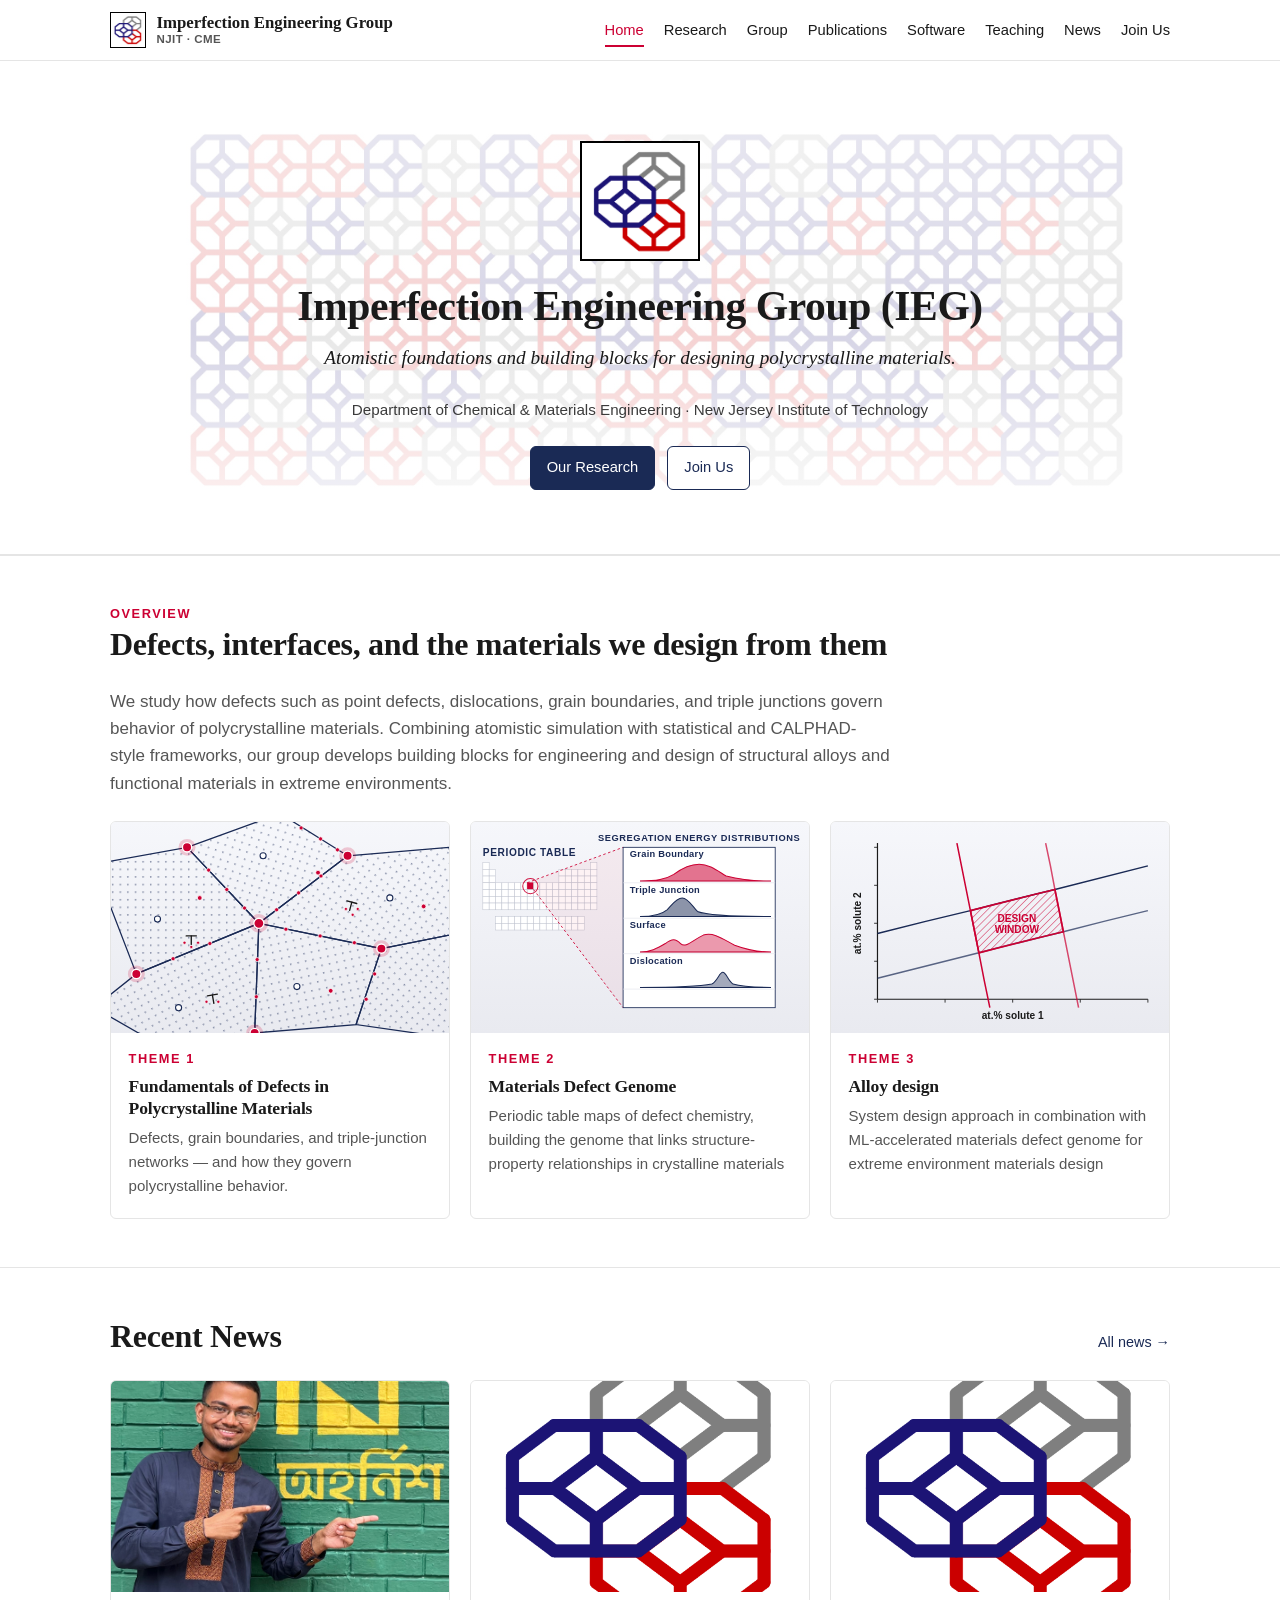
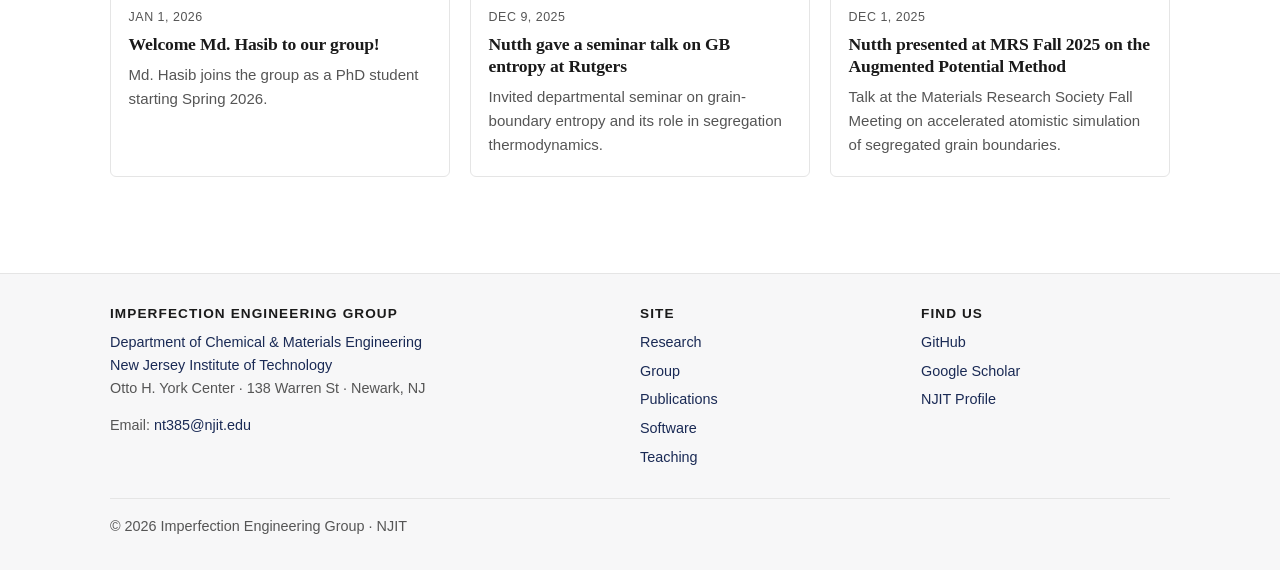
==== index.html @ 10787ceb "Replace Jekyll site with new static Imperfection Engineering Group (IEG) site - Pure static HTML/CSS" ====
<!DOCTYPE html>
<html lang="en">
<head>
  <meta charset="UTF-8">
  <meta name="viewport" content="width=device-width, initial-scale=1">
  <title>Imperfection Engineering Group — NJIT</title>
  <meta name="description" content="Imperfection Engineering Group at NJIT — atomistic simulations and materials design for defects, grain boundaries, and polycrystalline materials.">
  <link rel="icon" href="favicon.png">
  <link rel="stylesheet" href="assets/css/style.css">
</head>
<body>

<header class="site-header">
  <div class="container">
    <nav class="nav">
      <a class="brand" href="index.html">
        <img src="assets/img/logo.png" alt="">
        <span class="brand-text">
          <span class="t1">Imperfection Engineering Group</span>
          <span class="t2">NJIT · CME</span>
        </span>
      </a>
      <button class="nav-toggle" aria-label="Toggle navigation"><span></span></button>
      <ul class="nav-links">
        <li><a href="index.html">Home</a></li>
        <li><a href="pages/research.html">Research</a></li>
        <li><a href="pages/group.html">Group</a></li>
        <li><a href="pages/publications.html">Publications</a></li>
        <li><a href="pages/software.html">Software</a></li>
        <li><a href="pages/teaching.html">Teaching</a></li>
        <li><a href="pages/news.html">News</a></li>
        <li><a href="pages/joinus.html">Join Us</a></li>
      </ul>
    </nav>
  </div>
</header>

<section class="hero">
  <div class="container">
    <img class="hero-logo" src="assets/img/logo.png" alt="Imperfection Engineering Group logo">
    <h1>Imperfection Engineering Group (IEG)</h1>
    <p class="tagline">Atomistic foundations and building blocks for designing polycrystalline materials.</p>
    <p class="hero-meta">Department of Chemical &amp; Materials Engineering · New Jersey Institute of Technology</p>
    <div class="hero-actions">
      <a class="btn btn-primary" href="pages/research.html">Our Research</a>
      <a class="btn" href="pages/joinus.html">Join Us</a>
    </div>
  </div>
</section>

<section>
  <div class="container">
    <div class="section-head">
      <div>
        <div class="eyebrow">Overview</div>
        <h2>Defects, interfaces, and the materials we design from them</h2>
      </div>
    </div>
    <p class="muted" style="max-width:780px;">
      We study how defects such as point defects, dislocations, grain boundaries, and triple junctions govern
      behavior of polycrystalline materials. Combining atomistic simulation with statistical and CALPHAD-style
      frameworks, our group develops building blocks for engineering and design of structural alloys and functional
      materials in extreme environments.
    </p>
    <div class="grid grid-3" style="margin-top:1.5rem;">
      <div class="card">
        <div class="card-img"><img src="assets/img/theme-polycrystal.svg" alt="Polycrystalline ensemble with intra-grain defects, grain boundaries, and triple junctions"></div>
        <div class="card-body">
          <span class="eyebrow">Theme 1</span>
          <h3 class="card-title">Fundamentals of Defects in Polycrystalline Materials</h3>
          <p class="card-text">Defects, grain boundaries, and triple-junction networks — and how they govern polycrystalline behavior.</p>
        </div>
      </div>
      <div class="card">
        <div class="card-img"><img src="assets/img/theme-defect-genome.svg" alt="Periodic table linked to a defect chemistry genome matrix"></div>
        <div class="card-body">
          <span class="eyebrow">Theme 2</span>
          <h3 class="card-title">Materials Defect Genome</h3>
          <p class="card-text">Periodic table maps of defect chemistry, building the genome that links structure-property relationships in crystalline materials</p>
        </div>
      </div>
      <div class="card">
        <div class="card-img"><img src="assets/img/theme-design.svg" alt="Olson-style contour plot showing iso-property curves and the alloy design window"></div>
        <div class="card-body">
          <span class="eyebrow">Theme 3</span>
          <h3 class="card-title">Alloy design</h3>
          <p class="card-text">System design approach in combination with ML-accelerated materials defect genome for extreme environment materials design</p>
        </div>
      </div>
    </div>
  </div>
</section>

<section>
  <div class="container">
    <div class="section-head">
      <h2>Recent News</h2>
      <a class="more" href="pages/news.html">All news →</a>
    </div>
    <div id="news-cards" class="grid grid-3"></div>
  </div>
</section>

<footer class="site-footer">
  <div class="container">
    <div class="footer-grid">
      <div>
        <h4>Imperfection Engineering Group</h4>
        <p class="muted"><a href="https://cme.njit.edu/" target="_blank" rel="noopener">Department of Chemical &amp; Materials Engineering</a><br>
        <a href="https://www.njit.edu/" target="_blank" rel="noopener">New Jersey Institute of Technology</a><br>
        Otto H. York Center · 138 Warren St · Newark, NJ</p>
        <p class="muted">Email: <a href="mailto:nt385@njit.edu">nt385@njit.edu</a></p>
      </div>
      <div>
        <h4>Site</h4>
        <ul>
          <li><a href="pages/research.html">Research</a></li>
          <li><a href="pages/group.html">Group</a></li>
          <li><a href="pages/publications.html">Publications</a></li>
          <li><a href="pages/software.html">Software</a></li>
          <li><a href="pages/teaching.html">Teaching</a></li>
        </ul>
      </div>
      <div>
        <h4>Find us</h4>
        <ul>
          <li><a href="https://github.com/Imperfection-Engineering-Group" target="_blank" rel="noopener">GitHub</a></li>
          <li><a href="https://scholar.google.com/citations?user=QiIAZvwAAAAJ&amp;hl=en" target="_blank" rel="noopener">Google Scholar</a></li>
          <li><a href="https://people.njit.edu/profile/nt385" target="_blank" rel="noopener">NJIT Profile</a></li>
        </ul>
      </div>
    </div>
    <div class="footer-bottom">
      <span>© <span id="yr"></span> Imperfection Engineering Group · NJIT</span>
    </div>
  </div>
</footer>

<script src="assets/js/site.js"></script>
<script>renderNews("news-cards", { style: "cards", limit: 3 });</script>
</body>
</html>
---- assets/css/style.css ----
/* ===== Design tokens ===== */
:root {
  --c-navy: #1a2a55;
  --c-red: #cc0033;
  --c-gray: #6b6b6b;
  --c-ink: #1a1a1a;
  --c-muted: #555;
  --c-line: #e5e5e5;
  --c-bg: #ffffff;
  --c-bg-alt: #f7f7f8;
  --c-link: #1a2a55;
  --c-link-hover: #c8242a;

  --f-sans: -apple-system, BlinkMacSystemFont, "Segoe UI", Inter, Roboto, Helvetica, Arial, sans-serif;
  --f-serif: "Source Serif 4", "Source Serif Pro", Georgia, "Times New Roman", serif;

  --maxw: 1100px;
  --gutter: 1.25rem;
  --radius: 6px;
  --shadow-sm: 0 1px 2px rgba(0,0,0,.04), 0 2px 8px rgba(0,0,0,.04);
}

/* ===== Reset ===== */
*,*::before,*::after { box-sizing: border-box; }
html { -webkit-text-size-adjust: 100%; scroll-behavior: smooth; }
body {
  margin: 0;
  font-family: var(--f-sans);
  color: var(--c-ink);
  background: var(--c-bg);
  line-height: 1.6;
  font-size: 17px;
}
img { max-width: 100%; height: auto; display: block; }
a { color: var(--c-link); text-decoration: none; }
a:hover { color: var(--c-link-hover); text-decoration: underline; }
h1, h2, h3, h4 {
  font-family: var(--f-serif);
  line-height: 1.25;
  letter-spacing: -0.01em;
  margin: 0 0 .5em;
}
h1 { font-size: clamp(1.75rem, 2.4vw + 1rem, 2.6rem); }
h2 { font-size: clamp(1.4rem, 1.4vw + 1rem, 2rem); }
h3 { font-size: 1.2rem; }
p { margin: 0 0 1em; }
hr { border: 0; border-top: 1px solid var(--c-line); margin: 2.5rem 0; }
code { font-family: ui-monospace, "SF Mono", Menlo, monospace; font-size: .9em; background: var(--c-bg-alt); padding: 1px 5px; border-radius: 4px; }

/* ===== Layout ===== */
.container { max-width: var(--maxw); margin: 0 auto; padding: 0 var(--gutter); }
section { padding: 3rem 0; }
section + section { border-top: 1px solid var(--c-line); }

/* ===== Header / nav ===== */
.site-header {
  position: sticky; top: 0; z-index: 50;
  background: rgba(255,255,255,.92);
  backdrop-filter: saturate(180%) blur(10px);
  border-bottom: 1px solid var(--c-line);
}
.nav { display: flex; align-items: center; justify-content: space-between; padding: .75rem 0; gap: 1rem; }
.brand { display: flex; align-items: center; gap: .65rem; font-weight: 600; color: var(--c-ink); }
.brand:hover { text-decoration: none; }
.brand img { width: 36px; height: 36px; object-fit: contain; border: 1px solid #000; }
.brand-text { display: flex; flex-direction: column; line-height: 1.1; }
.brand-text .t1 { font-family: var(--f-serif); font-size: 1.05rem; font-weight: 600; }
.brand-text .t2 { font-size: .72rem; color: var(--c-muted); letter-spacing: .04em; text-transform: uppercase; }
.nav-links { display: flex; gap: 1.25rem; align-items: center; list-style: none; margin: 0; padding: 0; }
.nav-links a {
  font-size: .92rem; color: var(--c-ink); padding: .4rem 0; position: relative;
}
.nav-links a:hover { text-decoration: none; color: var(--c-red); }
.nav-links a.active { color: var(--c-red); }
.nav-links a.active::after {
  content: ""; position: absolute; left: 0; right: 0; bottom: -2px; height: 2px; background: var(--c-red);
}
.nav-toggle {
  display: none; background: none; border: 1px solid var(--c-line); border-radius: var(--radius);
  width: 40px; height: 40px; cursor: pointer; align-items: center; justify-content: center;
}
.nav-toggle span, .nav-toggle span::before, .nav-toggle span::after {
  display: block; width: 18px; height: 2px; background: var(--c-ink); position: relative;
}
.nav-toggle span::before, .nav-toggle span::after { content: ""; position: absolute; left: 0; }
.nav-toggle span::before { top: -6px; }
.nav-toggle span::after { top: 6px; }

@media (max-width: 800px) {
  .nav-toggle { display: inline-flex; }
  .nav-links {
    position: absolute; top: 100%; left: 0; right: 0;
    background: #fff; border-bottom: 1px solid var(--c-line);
    flex-direction: column; align-items: stretch; gap: 0; padding: .5rem var(--gutter) 1rem;
    max-height: 0; overflow: hidden; transition: max-height .25s ease;
  }
  .nav.open .nav-links { max-height: 80vh; overflow: auto; }
  .nav-links a { padding: .75rem 0; border-bottom: 1px solid var(--c-line); }
  .nav-links a:last-child { border-bottom: 0; }
}

/* ===== Hero ===== */
.hero {
  position: relative;
  background:
    linear-gradient(180deg, rgba(255,255,255,.92) 0%, rgba(255,255,255,.82) 55%, rgba(255,255,255,.98) 100%),
    url("../img/homepage.jpg") center/cover no-repeat #f4f4f6;
  padding: 5rem 0 4rem;
  text-align: center;
  border-bottom: 1px solid var(--c-line);
}
.hero-logo { width: 120px; height: 120px; margin: 0 auto 1.25rem; border: 2px solid #000; }
.hero h1 { margin-bottom: .25em; }
.hero .tagline {
  font-family: var(--f-serif); font-style: italic;
  color: var(--c-ink); font-size: 1.2rem; font-weight: 500;
  max-width: 640px; margin: 0 auto 1.5rem;
}
.hero-meta { color: var(--c-ink); font-size: .95rem; font-weight: 500; opacity: .85; }
.hero-meta a { color: var(--c-navy); font-weight: 600; }
.hero-actions { margin-top: 1.5rem; display: flex; gap: .75rem; justify-content: center; flex-wrap: wrap; }

/* ===== Buttons ===== */
.btn {
  display: inline-block; padding: .55rem 1rem; border-radius: var(--radius);
  font-size: .92rem; font-weight: 500; border: 1px solid var(--c-navy);
  color: var(--c-navy); background: #fff; transition: all .15s ease;
}
.btn:hover { background: var(--c-navy); color: #fff; text-decoration: none; }
.btn-primary { background: var(--c-navy); color: #fff; }
.btn-primary:hover { background: var(--c-red); border-color: var(--c-red); }
.btn-ghost { border-color: var(--c-line); color: var(--c-ink); }
.btn-ghost:hover { background: var(--c-bg-alt); color: var(--c-ink); }

/* ===== Section headings ===== */
.section-head { display: flex; align-items: baseline; justify-content: space-between; gap: 1rem; margin-bottom: 1.5rem; }
.section-head h2 { margin: 0; }
.section-head .more { font-size: .9rem; }
.eyebrow { font-size: .8rem; text-transform: uppercase; letter-spacing: .12em; color: var(--c-red); font-weight: 600; }

/* ===== Cards / grids ===== */
.grid { display: grid; gap: 1.25rem; }
.grid-2 { grid-template-columns: repeat(auto-fit, minmax(280px, 1fr)); }
.grid-3 { grid-template-columns: repeat(auto-fit, minmax(240px, 1fr)); }

.card {
  background: #fff; border: 1px solid var(--c-line); border-radius: var(--radius);
  overflow: hidden; transition: transform .15s ease, box-shadow .15s ease;
  display: flex; flex-direction: column;
}
.card:hover { transform: translateY(-2px); box-shadow: var(--shadow-sm); }
.card-img { aspect-ratio: 16/10; background: var(--c-bg-alt); overflow: hidden; }
.card-img img { width: 100%; height: 100%; object-fit: cover; }
.card-body { padding: 1rem 1.1rem 1.2rem; display: flex; flex-direction: column; gap: .4rem; flex: 1; }
.card-date { font-size: .78rem; color: var(--c-muted); letter-spacing: .04em; text-transform: uppercase; }
.card-title { font-family: var(--f-serif); font-size: 1.1rem; margin: 0; color: var(--c-ink); }
.card-text { color: var(--c-muted); font-size: .94rem; margin: 0; }

/* ===== News (full list) ===== */
.news-list { display: flex; flex-direction: column; gap: 1.25rem; }
.news-item {
  display: grid; grid-template-columns: 180px 1fr; gap: 1.25rem;
  padding: 1rem; border: 1px solid var(--c-line); border-radius: var(--radius);
  background: #fff;
}
.news-item img { width: 100%; aspect-ratio: 4/3; object-fit: cover; border-radius: 4px; background: var(--c-bg-alt); }
.news-item .news-date { font-size: .82rem; color: var(--c-red); font-weight: 600; letter-spacing: .04em; text-transform: uppercase; }
.news-item h3 { margin: .25rem 0 .35rem; font-family: var(--f-serif); }
.news-item p { color: var(--c-muted); font-size: .94rem; margin: 0; }
@media (max-width: 600px) {
  .news-item { grid-template-columns: 1fr; }
  .news-item img { aspect-ratio: 16/9; }
}

/* ===== Publications ===== */
.pub-tabs { display: flex; gap: .25rem; flex-wrap: wrap; border-bottom: 1px solid var(--c-line); margin-bottom: 1.5rem; }
.pub-tab {
  background: none; border: none; border-bottom: 2px solid transparent;
  padding: .55rem .95rem; margin-bottom: -1px; font-family: inherit; font-size: 1rem;
  font-weight: 600; color: var(--c-muted); cursor: pointer;
}
.pub-tab:hover { color: var(--c-ink); }
.pub-tab.is-active { color: var(--c-red); border-bottom-color: var(--c-red); }
.pub-panel[hidden] { display: none; }
.pubs-controls { display: flex; gap: .75rem; flex-wrap: wrap; align-items: center; margin-bottom: 1.5rem; }
.pubs-controls input[type="search"] {
  flex: 1; min-width: 220px; padding: .55rem .8rem; border: 1px solid var(--c-line);
  border-radius: var(--radius); font-size: .95rem; font-family: inherit;
}
.pubs-controls select {
  padding: .55rem .8rem; border: 1px solid var(--c-line); border-radius: var(--radius);
  background: #fff; font-size: .95rem; font-family: inherit;
}
.pub-list { list-style: none; margin: 0; padding: 0; }
.pub-year { font-family: var(--f-serif); font-size: 1.4rem; margin: 1.5rem 0 .75rem; color: var(--c-navy); border-bottom: 2px solid var(--c-red); padding-bottom: .35rem; display: inline-block; }
.pub-item { padding: 1rem 0; border-bottom: 1px solid var(--c-line); }
.pub-item:last-child { border-bottom: 0; }
.pub-title { font-weight: 600; color: var(--c-ink); font-size: 1.02rem; }
.pub-authors { color: var(--c-muted); font-size: .94rem; margin: .25rem 0; }
.pub-authors .me { color: var(--c-navy); font-weight: 600; }
.pub-venue { font-style: italic; color: var(--c-ink); font-size: .94rem; }
.pub-links { margin-top: .4rem; display: flex; gap: .6rem; flex-wrap: wrap; }
.pub-links a {
  font-size: .82rem; padding: .15rem .55rem; border: 1px solid var(--c-line); border-radius: 999px;
  color: var(--c-navy); background: #fff;
}
.pub-links a:hover { background: var(--c-navy); color: #fff; text-decoration: none; }
.pub-empty { color: var(--c-muted); font-style: italic; padding: 2rem 0; text-align: center; }

/* ===== Group members ===== */
.member { display: grid; grid-template-columns: 160px 1fr; gap: 1.25rem; padding: 1.25rem 0; border-bottom: 1px solid var(--c-line); align-items: start; }
.member:last-child { border-bottom: 0; }
.member-photo { width: 160px; aspect-ratio: 1; background: var(--c-bg-alt); border-radius: var(--radius); overflow: hidden; }
.member-photo img { width: 100%; height: 100%; object-fit: cover; }
.member h3 { margin: 0 0 .15rem; }
.member-period { font-size: .85rem; color: var(--c-muted); margin: 0 0 .5rem; }
.member-bio { color: var(--c-muted); font-size: .95rem; }
@media (max-width: 600px) {
  .member { grid-template-columns: 1fr; }
  .member-photo { width: 140px; }
}

/* ===== Software ===== */
.sw-card {
  border: 1px solid var(--c-line); border-radius: var(--radius); padding: 1.25rem;
  background: #fff; display: flex; flex-direction: column; gap: .5rem;
  transition: border-color .15s ease, box-shadow .15s ease;
}
.sw-card:hover { border-color: var(--c-navy); box-shadow: var(--shadow-sm); }
.sw-head { display: flex; justify-content: space-between; align-items: baseline; gap: 1rem; }
.sw-card h3 { margin: 0; font-family: var(--f-serif); }
.sw-tag { font-size: .72rem; text-transform: uppercase; letter-spacing: .06em; color: var(--c-red); font-weight: 600; }
.sw-desc { color: var(--c-muted); font-size: .95rem; margin: 0; }
.sw-links { display: flex; gap: .5rem; flex-wrap: wrap; margin-top: .5rem; }
.sw-links a {
  display: inline-flex; align-items: center; gap: .35rem;
  padding: .35rem .75rem; border: 1px solid var(--c-line); border-radius: var(--radius);
  font-size: .85rem; color: var(--c-navy); background: #fff;
}
.sw-links a:hover { background: var(--c-navy); color: #fff; text-decoration: none; border-color: var(--c-navy); }
.sw-links svg { width: 14px; height: 14px; }

/* ===== Page banner ===== */
.page-banner {
  position: relative;
  background:
    linear-gradient(180deg, rgba(26,42,85,.7) 0%, rgba(26,42,85,.85) 100%),
    url("../img/background.png") center/cover no-repeat;
  color: #fff; padding: 3rem 0 2.25rem; text-align: left;
}
.page-banner h1 { color: #fff; margin: 0; }
.page-banner p { color: rgba(255,255,255,.85); margin: .5rem 0 0; max-width: 720px; }
.page-banner .pub-profile-links a { color: #fff; text-decoration: underline; }
.page-banner .pub-profile-links a:hover { color: rgba(255,255,255,.85); }

/* ===== Footer ===== */
.site-footer {
  margin-top: 3rem; background: var(--c-bg-alt); border-top: 1px solid var(--c-line);
  padding: 2rem 0; color: var(--c-muted); font-size: .9rem;
}
.footer-grid { display: grid; grid-template-columns: 2fr 1fr 1fr; gap: 2rem; }
.footer-grid h4 { font-family: var(--f-sans); font-size: .85rem; text-transform: uppercase; letter-spacing: .08em; color: var(--c-ink); margin-bottom: .5rem; }
.footer-grid ul { list-style: none; margin: 0; padding: 0; }
.footer-grid li { margin-bottom: .35rem; }
.footer-bottom { border-top: 1px solid var(--c-line); margin-top: 1.5rem; padding-top: 1rem; display: flex; justify-content: space-between; gap: 1rem; flex-wrap: wrap; }
@media (max-width: 700px) {
  .footer-grid { grid-template-columns: 1fr; gap: 1.5rem; }
}

/* ===== Research theme blocks ===== */
.theme-block { margin-bottom: 3rem; scroll-margin-top: 80px; }
.theme-block + .theme-block { padding-top: 2rem; border-top: 1px solid var(--c-line); }
.theme-head { margin-bottom: 1.25rem; }
.theme-head h2 {
  display: inline-block; margin: 0 0 .35rem;
  padding-bottom: .35rem; border-bottom: 3px solid var(--c-red);
}
.theme-head .muted { max-width: 760px; margin: 0; font-size: .95rem; }
/* Research grid: exactly 2 columns on desktop, 1 column on small screens */
.research-grid {
  display: grid;
  grid-template-columns: 1fr;
  gap: 1.25rem;
}
@media (max-width: 780px) {
  .research-grid { grid-template-columns: 1fr; }
}

/* Project card: horizontal — graphical abstract on left, text on right */
.project-card {
  display: grid;
  grid-template-columns: 160px 1fr;
  background: #fff; border: 1px solid var(--c-line); border-radius: var(--radius);
  overflow: hidden;
  transition: transform .15s ease, box-shadow .15s ease;
}
.project-card:hover { transform: translateY(-2px); box-shadow: var(--shadow-sm); }

.project-thumb {
  background:
    repeating-linear-gradient(45deg, #f3f4f8 0 8px, #e9eaf0 8px 16px);
  border-right: 1px solid var(--c-line);
  display: flex; align-items: center; justify-content: center;
}
.project-thumb img { width: 100%; height: 100%; object-fit: cover; }
.project-thumb-placeholder {
  font-size: .68rem; text-transform: uppercase; letter-spacing: .08em;
  color: var(--c-muted); padding: .5rem; text-align: center; line-height: 1.3;
}

.project-card .card-body { padding: 1rem 1.15rem 1.15rem; display: flex; flex-direction: column; gap: .4rem; }
.project-card .card-title { font-size: 1.02rem; margin: 0; }
.project-card .card-text { font-size: .9rem; margin: 0; color: var(--c-muted); }
.cross-themes { font-size: .8rem; margin: .1rem 0 .25rem; }
.cross-themes a { color: var(--c-navy); }

@media (max-width: 540px) {
  .project-card { grid-template-columns: 1fr; }
  .project-thumb { aspect-ratio: 16/9; border-right: 0; border-bottom: 1px solid var(--c-line); }
}

/* ===== Sub-navigation (e.g. inside Teaching) ===== */
.subnav {
  display: flex; gap: .25rem; flex-wrap: wrap;
  border-bottom: 1px solid var(--c-line);
  margin: -1rem 0 1.75rem;
}
.subnav a {
  padding: .65rem 1rem; font-size: .92rem; color: var(--c-muted);
  border-bottom: 2px solid transparent; margin-bottom: -1px;
}
.subnav a:hover { color: var(--c-ink); text-decoration: none; }
.subnav a.active { color: var(--c-red); border-bottom-color: var(--c-red); font-weight: 600; }

/* ===== Course cards (Teaching) ===== */
.course-card {
  display: grid; grid-template-columns: 220px 1fr; gap: 1.5rem;
  padding: 1.25rem; border: 1px solid var(--c-line); border-radius: var(--radius);
  background: #fff; margin-bottom: 1.25rem; align-items: start;
}
.course-card:hover { box-shadow: var(--shadow-sm); }
.course-figure {
  width: 100%; aspect-ratio: 4/3; background: var(--c-bg-alt);
  border-radius: 4px; overflow: hidden;
}
.course-figure img { width: 100%; height: 100%; object-fit: cover; }
.course-meta { display: flex; gap: .5rem; flex-wrap: wrap; margin: .15rem 0 .5rem; }
.course-code { font-family: ui-monospace, "SF Mono", Menlo, monospace; font-size: .8rem;
               color: var(--c-navy); background: var(--c-bg-alt); padding: .1rem .55rem; border-radius: 4px; }
.course-level { font-size: .78rem; text-transform: uppercase; letter-spacing: .07em; color: var(--c-red); font-weight: 600; padding-top: .15rem; }
.course-term { font-size: .85rem; color: var(--c-muted); padding-top: .12rem; }
.course-card h3 { margin: 0 0 .35rem; font-family: var(--f-serif); }
.course-card p { margin: 0 0 .75rem; color: var(--c-muted); font-size: .95rem; }
.course-links { display: flex; gap: .5rem; flex-wrap: wrap; }
@media (max-width: 700px) {
  .course-card { grid-template-columns: 1fr; }
  .course-figure { aspect-ratio: 16/9; }
}

/* ===== Reading list ===== */
.reading-section { margin-bottom: 2rem; }
.reading-section h2 { font-size: 1.3rem; margin-bottom: .5rem; padding-bottom: .35rem; border-bottom: 2px solid var(--c-red); display: inline-block; }
.reading-list { list-style: none; padding: 0; margin: 0; }
.reading-list li { padding: .55rem 0; border-bottom: 1px solid var(--c-line); }
.reading-list li:last-child { border-bottom: 0; }
.reading-list .ref-title { font-weight: 600; color: var(--c-ink); }
.reading-list .ref-note { display: block; color: var(--c-muted); font-size: .9rem; margin-top: .15rem; }

/* ===== Utility ===== */
.text-center { text-align: center; }
.muted { color: var(--c-muted); }
.tag-row { display: flex; gap: .5rem; flex-wrap: wrap; margin: .5rem 0; }
.tag { font-size: .75rem; padding: .15rem .55rem; background: var(--c-bg-alt); border-radius: 999px; color: var(--c-muted); }
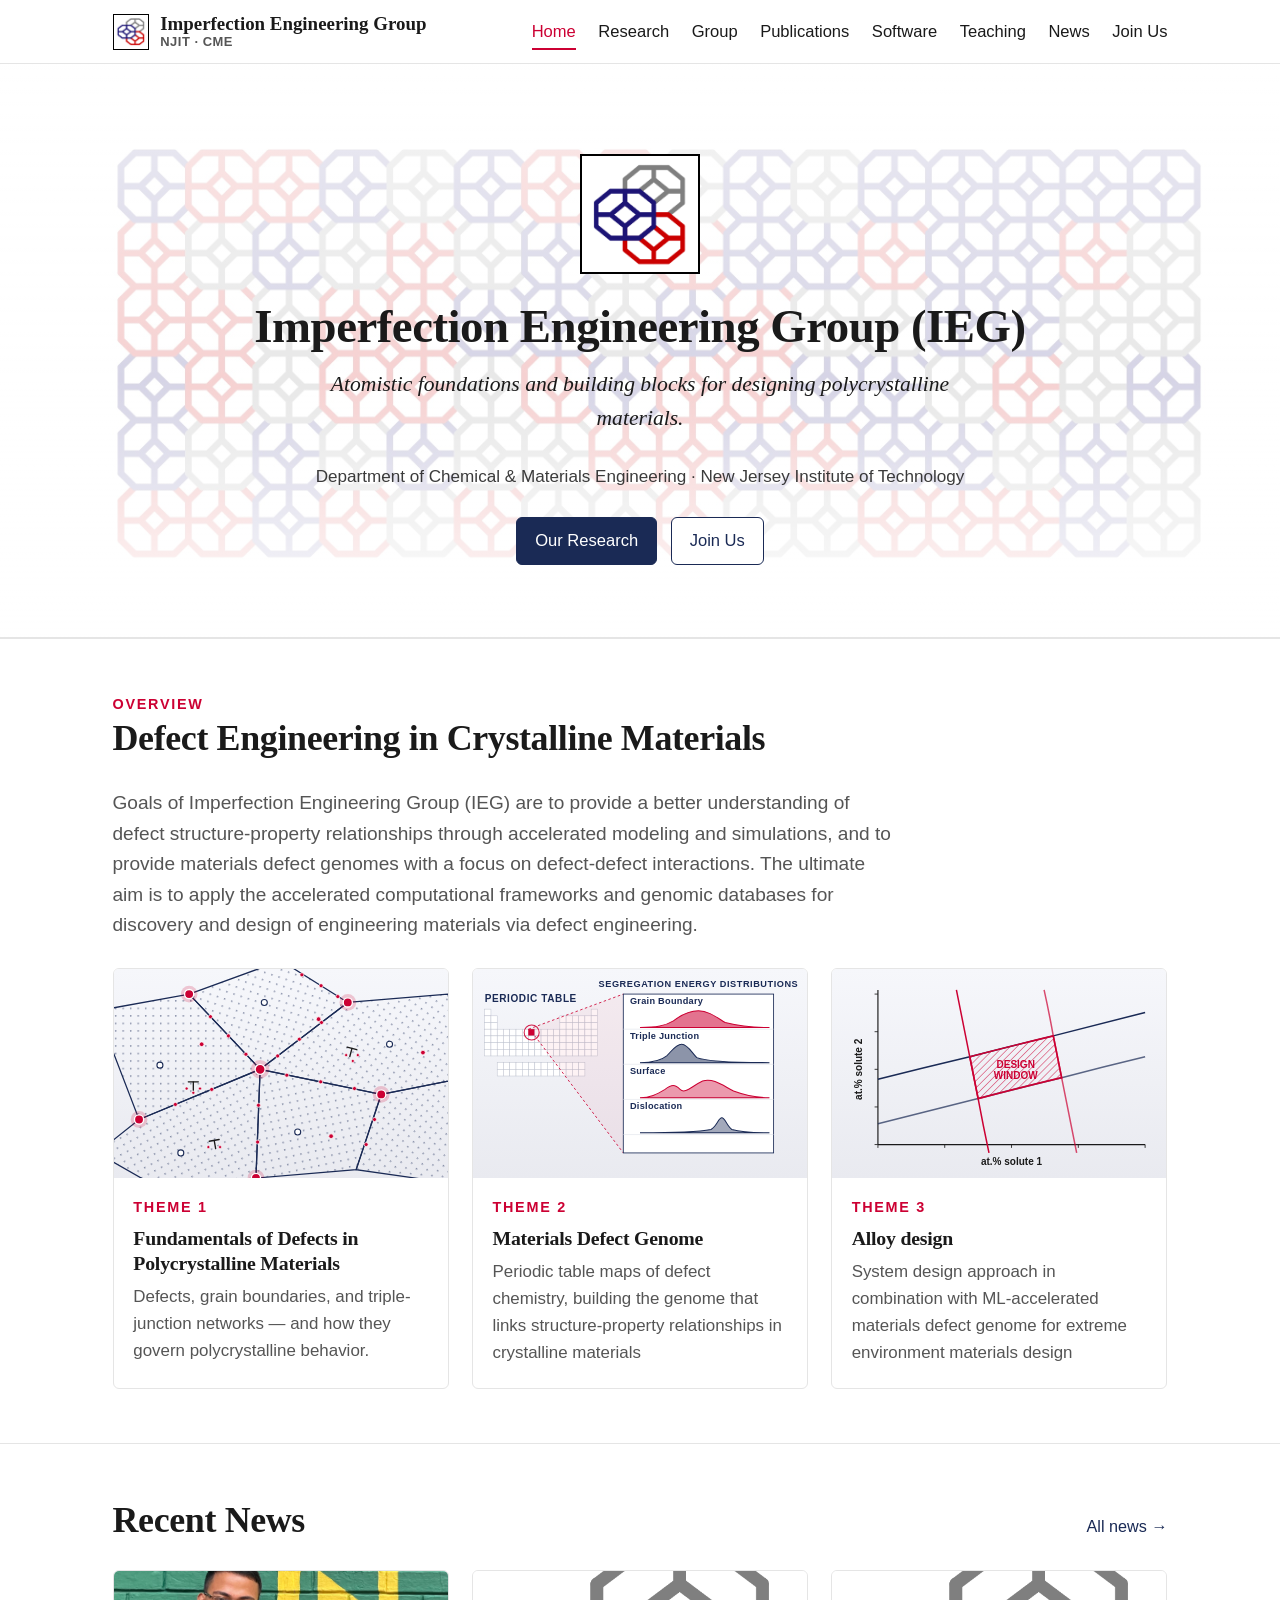
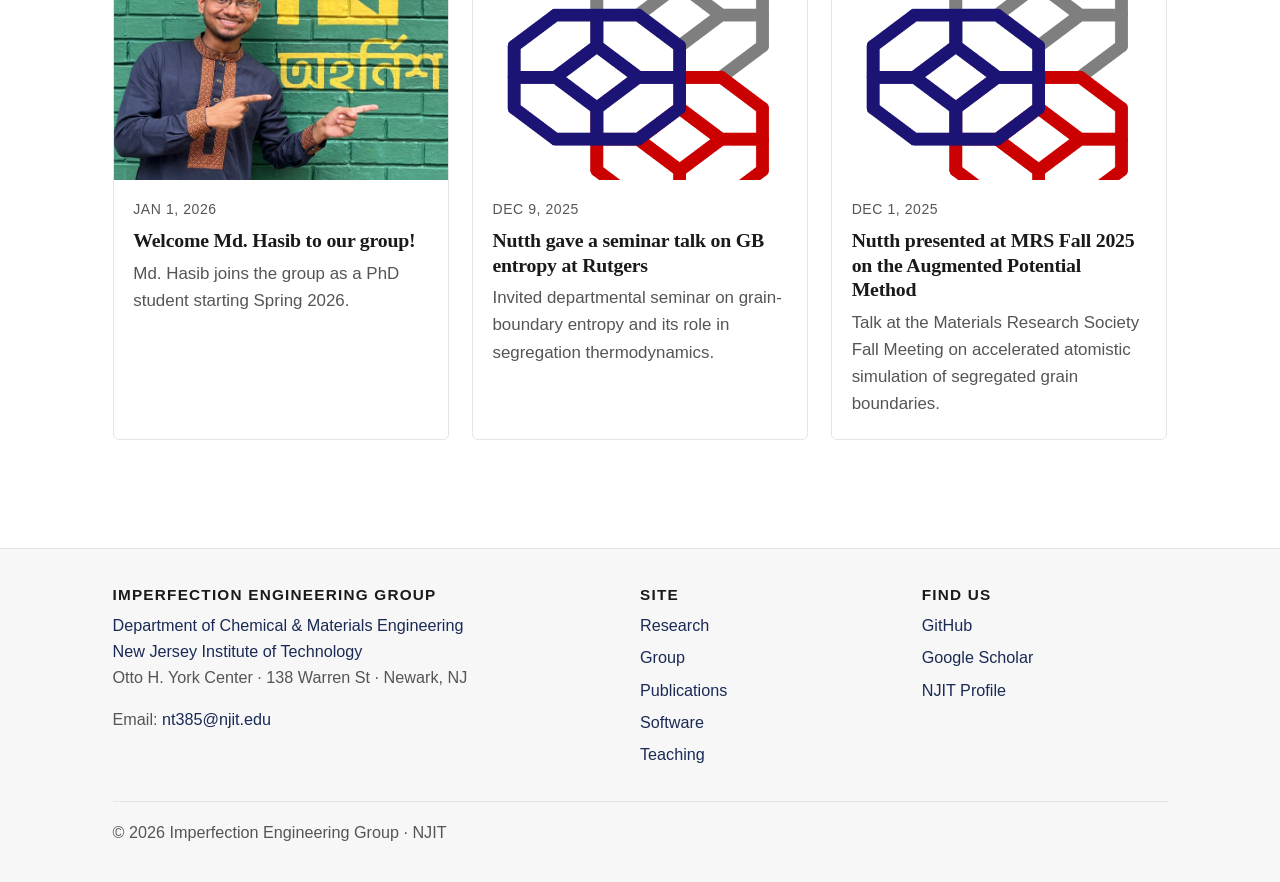
==== commit a9f0f30c: "Update homepage overview; add grad emails and revised timelines" ====
--- a/index.html
+++ b/index.html
@@ -53,14 +53,14 @@
     <div class="section-head">
       <div>
         <div class="eyebrow">Overview</div>
-        <h2>Defects, interfaces, and the materials we design from them</h2>
+        <h2>Defect Engineering in Crystalline Materials</h2>
       </div>
     </div>
     <p class="muted" style="max-width:780px;">
-      We study how defects such as point defects, dislocations, grain boundaries, and triple junctions govern
-      behavior of polycrystalline materials. Combining atomistic simulation with statistical and CALPHAD-style
-      frameworks, our group develops building blocks for engineering and design of structural alloys and functional
-      materials in extreme environments.
+      Goals of Imperfection Engineering Group (IEG) are to provide a better understanding of defect structure-property
+      relationships through accelerated modeling and simulations, and to provide materials defect genomes with a focus
+      on defect-defect interactions. The ultimate aim is to apply the accelerated computational frameworks and genomic
+      databases for discovery and design of engineering materials via defect engineering.
     </p>
     <div class="grid grid-3" style="margin-top:1.5rem;">
       <div class="card">
--- a/assets/css/style.css
+++ b/assets/css/style.css
@@ -22,14 +22,14 @@
 
 /* ===== Reset ===== */
 *,*::before,*::after { box-sizing: border-box; }
-html { -webkit-text-size-adjust: 100%; scroll-behavior: smooth; }
+html { -webkit-text-size-adjust: 100%; scroll-behavior: smooth; font-size: 18px; }
 body {
   margin: 0;
   font-family: var(--f-sans);
   color: var(--c-ink);
   background: var(--c-bg);
   line-height: 1.6;
-  font-size: 17px;
+  font-size: 1.06rem;
 }
 img { max-width: 100%; height: auto; display: block; }
 a { color: var(--c-link); text-decoration: none; }
